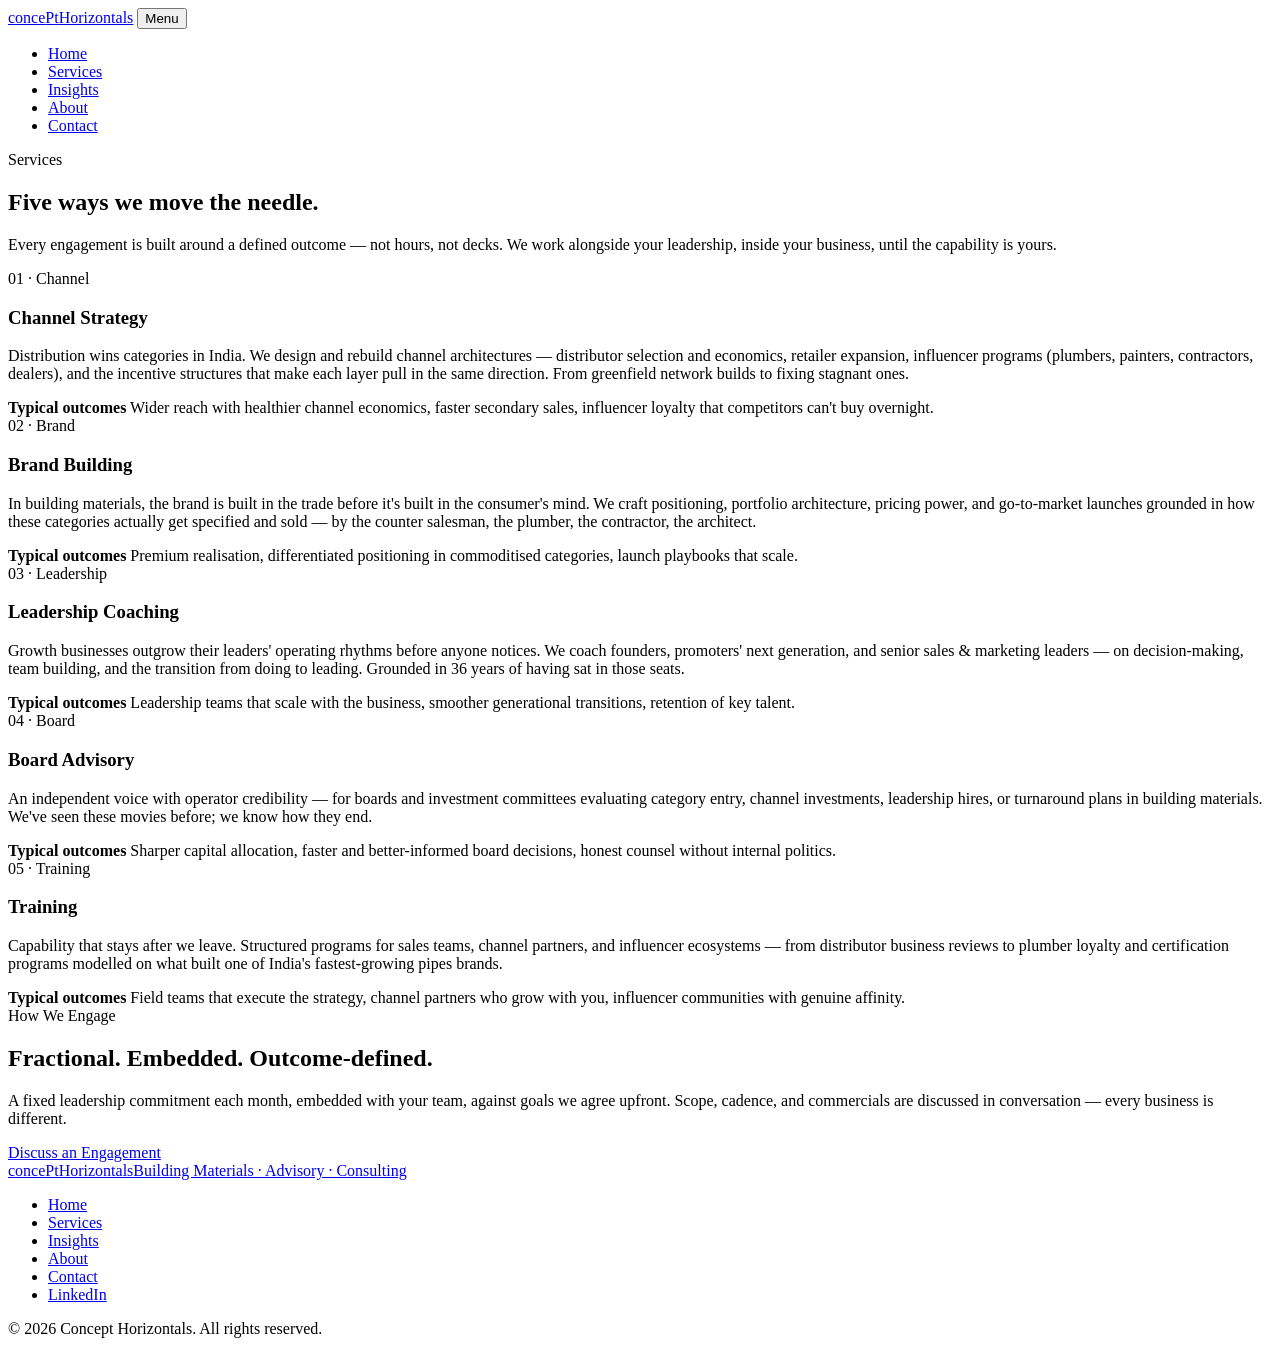
==== services.html @ 7303e970 "Add files via upload" ====
<!DOCTYPE html>
<html lang="en">
<head>
  <meta charset="UTF-8" />
  <meta name="viewport" content="width=device-width, initial-scale=1.0" />
  <title>Services — Concept Horizontals</title>
  <meta name="description" content="Channel strategy, brand building, leadership coaching, board advisory, and training for India's building materials companies." />
  <link rel="preconnect" href="https://fonts.googleapis.com" />
  <link rel="preconnect" href="https://fonts.gstatic.com" crossorigin />
  <link href="https://fonts.googleapis.com/css2?family=Barlow+Condensed:wght@400;500;600;700;800&family=Barlow:wght@300;400&family=Source+Serif+4:ital,wght@0,400;0,600;1,400&display=swap" rel="stylesheet" />
  <link rel="stylesheet" href="css/styles.css" />
</head>
<body>

  <header class="site-header">
    <div class="container">
      <a class="wordmark" href="index.html"><span class="wm-top">conce<span class="big-p">P</span>t</span><span class="wm-bottom">Horizontals</span></a>
      <button class="nav-toggle" aria-expanded="false" aria-controls="site-nav">Menu</button>
      <nav class="main-nav" id="site-nav" aria-label="Main">
        <ul>
          <li><a href="index.html">Home</a></li>
          <li><a href="services.html" aria-current="page">Services</a></li>
          <li><a href="insights.html">Insights</a></li>
          <li><a href="about.html">About</a></li>
          <li><a href="contact.html">Contact</a></li>
        </ul>
      </nav>
    </div>
  </header>

  <main>

    <section class="page-intro on-dark">
      <div class="container">
        <div class="horizon"><span class="eyebrow">Services</span></div>
        <h1>Five ways we move the needle.</h1>
        <p class="lede">Every engagement is built around a defined outcome — not hours, not decks. We work alongside your leadership, inside your business, until the capability is yours.</p>
      </div>
    </section>

    <section class="section">
      <div class="container">

        <article class="service" id="channel-strategy">
          <div class="horizon"><span class="eyebrow">01 · Channel</span></div>
          <h3>Channel Strategy</h3>
          <p>Distribution wins categories in India. We design and rebuild channel architectures — distributor selection and economics, retailer expansion, influencer programs (plumbers, painters, contractors, dealers), and the incentive structures that make each layer pull in the same direction. From greenfield network builds to fixing stagnant ones.</p>
          <div class="outcomes">
            <strong>Typical outcomes</strong>
            Wider reach with healthier channel economics, faster secondary sales, influencer loyalty that competitors can't buy overnight.
          </div>
        </article>

        <article class="service" id="brand-building">
          <div class="horizon"><span class="eyebrow">02 · Brand</span></div>
          <h3>Brand Building</h3>
          <p>In building materials, the brand is built in the trade before it's built in the consumer's mind. We craft positioning, portfolio architecture, pricing power, and go-to-market launches grounded in how these categories actually get specified and sold — by the counter salesman, the plumber, the contractor, the architect.</p>
          <div class="outcomes">
            <strong>Typical outcomes</strong>
            Premium realisation, differentiated positioning in commoditised categories, launch playbooks that scale.
          </div>
        </article>

        <article class="service" id="leadership-coaching">
          <div class="horizon"><span class="eyebrow">03 · Leadership</span></div>
          <h3>Leadership Coaching</h3>
          <p>Growth businesses outgrow their leaders' operating rhythms before anyone notices. We coach founders, promoters' next generation, and senior sales &amp; marketing leaders — on decision-making, team building, and the transition from doing to leading. Grounded in 36 years of having sat in those seats.</p>
          <div class="outcomes">
            <strong>Typical outcomes</strong>
            Leadership teams that scale with the business, smoother generational transitions, retention of key talent.
          </div>
        </article>

        <article class="service" id="board-advisory">
          <div class="horizon"><span class="eyebrow">04 · Board</span></div>
          <h3>Board Advisory</h3>
          <p>An independent voice with operator credibility — for boards and investment committees evaluating category entry, channel investments, leadership hires, or turnaround plans in building materials. We've seen these movies before; we know how they end.</p>
          <div class="outcomes">
            <strong>Typical outcomes</strong>
            Sharper capital allocation, faster and better-informed board decisions, honest counsel without internal politics.
          </div>
        </article>

        <article class="service" id="training">
          <div class="horizon"><span class="eyebrow">05 · Training</span></div>
          <h3>Training</h3>
          <p>Capability that stays after we leave. Structured programs for sales teams, channel partners, and influencer ecosystems — from distributor business reviews to plumber loyalty and certification programs modelled on what built one of India's fastest-growing pipes brands.</p>
          <div class="outcomes">
            <strong>Typical outcomes</strong>
            Field teams that execute the strategy, channel partners who grow with you, influencer communities with genuine affinity.
          </div>
        </article>

      </div>
    </section>

    <section class="section section--dark on-dark cta-band">
      <div class="container">
        <div class="horizon"><span class="eyebrow">How We Engage</span></div>
        <h2>Fractional. Embedded. Outcome-defined.</h2>
        <p class="lede">A fixed leadership commitment each month, embedded with your team, against goals we agree upfront. Scope, cadence, and commercials are discussed in conversation — every business is different.</p>
        <a class="btn btn--solid" href="contact.html">Discuss an Engagement</a>
      </div>
    </section>

  </main>

  <footer class="site-footer">
    <div class="container">
      <a class="wordmark" href="index.html"><span class="wm-top">conce<span class="big-p">P</span>t</span><span class="wm-bottom">Horizontals</span><span class="wm-tagline">Building Materials · Advisory · Consulting</span></a>
      <nav class="footer-nav" aria-label="Footer">
        <ul>
          <li><a href="index.html">Home</a></li>
          <li><a href="services.html">Services</a></li>
          <li><a href="insights.html">Insights</a></li>
          <li><a href="about.html">About</a></li>
          <li><a href="contact.html">Contact</a></li>
          <li><a href="#" rel="noopener">LinkedIn</a></li>
        </ul>
      </nav>
      <p class="copyright">© 2026 Concept Horizontals. All rights reserved.</p>
    </div>
  </footer>

  <script src="js/main.js"></script>
</body>
</html>
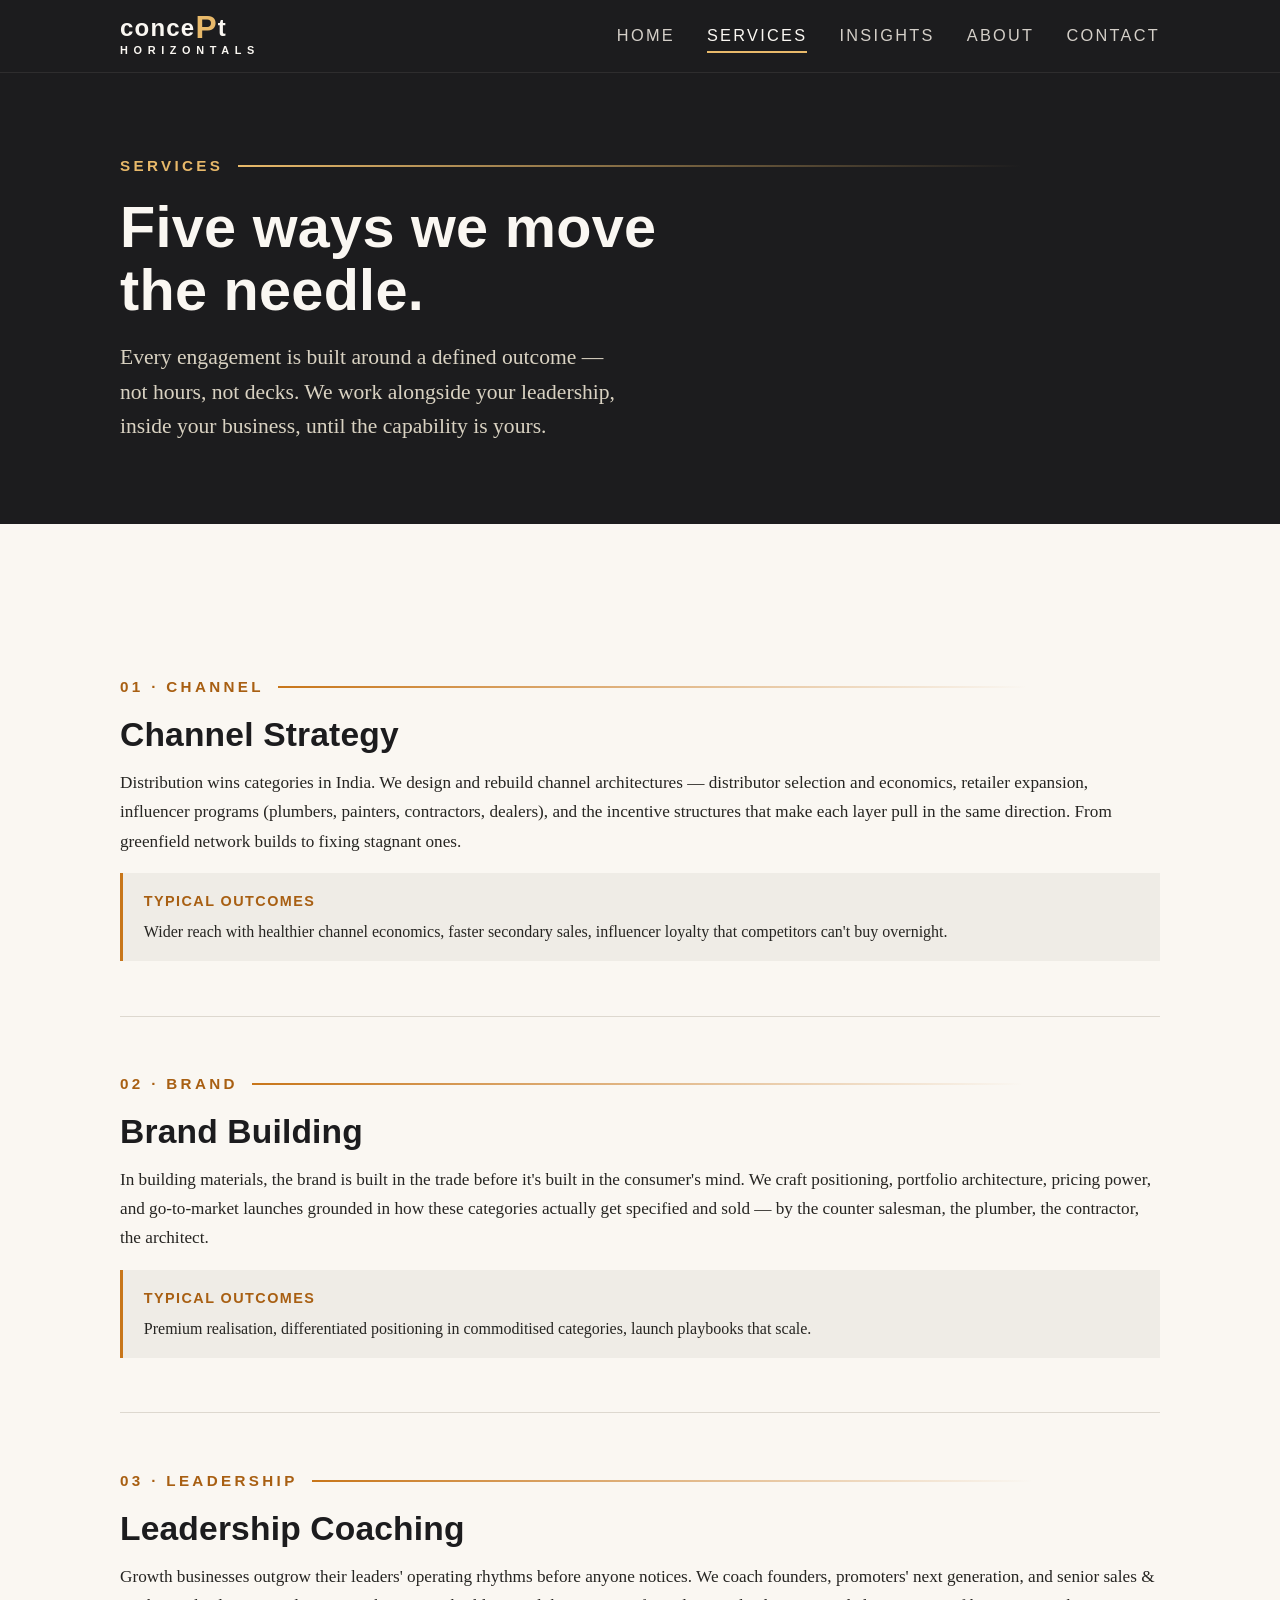
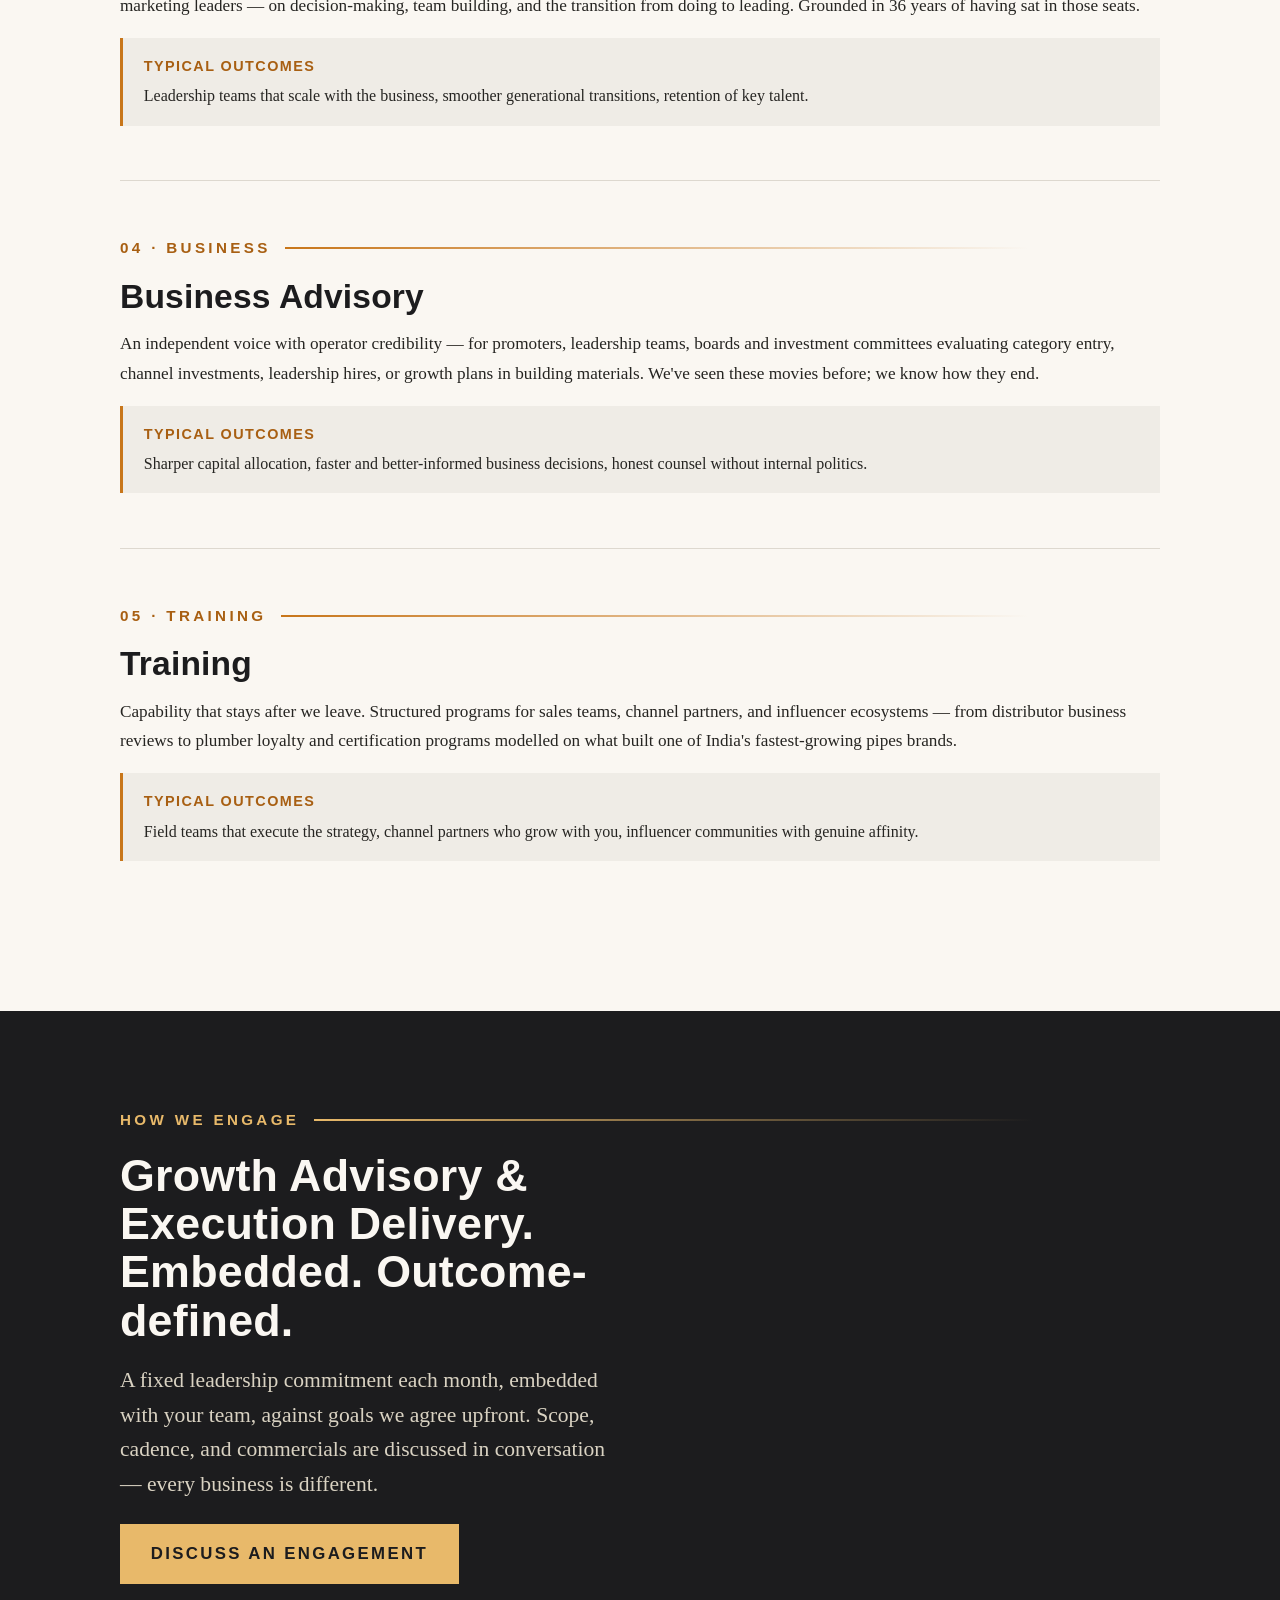
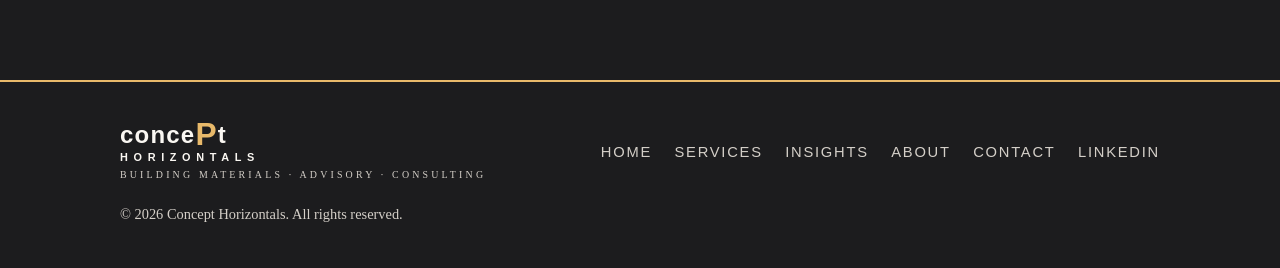
==== commit 4fa3bbb0: "Add files via upload" ====
--- a/services.html
+++ b/services.html
@@ -4,7 +4,7 @@
   <meta charset="UTF-8" />
   <meta name="viewport" content="width=device-width, initial-scale=1.0" />
   <title>Services — Concept Horizontals</title>
-  <meta name="description" content="Channel strategy, brand building, leadership coaching, board advisory, and training for India's building materials companies." />
+  <meta name="description" content="Channel strategy, brand building, leadership coaching, business advisory, and training for India's building materials companies." />
   <link rel="preconnect" href="https://fonts.googleapis.com" />
   <link rel="preconnect" href="https://fonts.gstatic.com" crossorigin />
   <link href="https://fonts.googleapis.com/css2?family=Barlow+Condensed:wght@400;500;600;700;800&family=Barlow:wght@300;400&family=Source+Serif+4:ital,wght@0,400;0,600;1,400&display=swap" rel="stylesheet" />
@@ -71,13 +71,13 @@
           </div>
         </article>
 
-        <article class="service" id="board-advisory">
-          <div class="horizon"><span class="eyebrow">04 · Board</span></div>
-          <h3>Board Advisory</h3>
-          <p>An independent voice with operator credibility — for boards and investment committees evaluating category entry, channel investments, leadership hires, or turnaround plans in building materials. We've seen these movies before; we know how they end.</p>
+        <article class="service" id="business-advisory">
+          <div class="horizon"><span class="eyebrow">04 · Business</span></div>
+          <h3>Business Advisory</h3>
+          <p>An independent voice with operator credibility — for promoters, leadership teams, boards and investment committees evaluating category entry, channel investments, leadership hires, or growth plans in building materials. We've seen these movies before; we know how they end.</p>
           <div class="outcomes">
             <strong>Typical outcomes</strong>
-            Sharper capital allocation, faster and better-informed board decisions, honest counsel without internal politics.
+            Sharper capital allocation, faster and better-informed business decisions, honest counsel without internal politics.
           </div>
         </article>
 
@@ -97,7 +97,7 @@
     <section class="section section--dark on-dark cta-band">
       <div class="container">
         <div class="horizon"><span class="eyebrow">How We Engage</span></div>
-        <h2>Fractional. Embedded. Outcome-defined.</h2>
+        <h2>Growth Advisory &amp; Execution Delivery. Embedded. Outcome-defined.</h2>
         <p class="lede">A fixed leadership commitment each month, embedded with your team, against goals we agree upfront. Scope, cadence, and commercials are discussed in conversation — every business is different.</p>
         <a class="btn btn--solid" href="contact.html">Discuss an Engagement</a>
       </div>
--- a/css/styles.css
+++ b/css/styles.css
@@ -0,0 +1,670 @@
+/* ============================================================
+   CONCEPT HORIZONTALS — styles.css
+   Palette:  charcoal / ivory / amber
+   Type:     Barlow Condensed (display & labels) + Source Serif 4 (body)
+   Signature: the amber "horizon line" — a thin horizontal rule
+              that anchors every section, echoing the firm's name.
+   ============================================================ */
+
+:root {
+  /* Official brand tokens — from the concePt Horizontals logo set (Option B) */
+  --charcoal:    #1C1C1E;  /* dark surfaces */
+  --charcoal-2:  #29292C;  /* raised dark surface */
+  --ivory:       #FAF7F2;  /* main light background */
+  --ivory-2:     #EFECE6;  /* alternate light band */
+  --amber:       #C8761A;  /* primary accent on light: buttons, links */
+  --amber-light: #E8B96A;  /* accent on dark: stats, the P, horizon lines */
+  --amber-deep:  #A85F12;  /* hover / borders on light */
+  --ink:         #262522;  /* body text on ivory */
+  --stone:       #4A4A4C;  /* muted captions on ivory (charcoal-dim) */
+  --stone-dark:  #D4CFC8;  /* muted captions on charcoal (ivory-dim) */
+
+  --font-display: "Barlow Condensed", "Arial Narrow", sans-serif;
+  --font-body: "Source Serif 4", Georgia, serif;
+
+  --max-w: 1120px;
+  --pad-x: clamp(1.25rem, 4vw, 2.5rem);
+}
+
+* { margin: 0; padding: 0; box-sizing: border-box; }
+
+html { scroll-behavior: smooth; }
+@media (prefers-reduced-motion: reduce) {
+  html { scroll-behavior: auto; }
+  *, *::before, *::after { animation: none !important; transition: none !important; }
+}
+
+body {
+  font-family: var(--font-body);
+  font-size: 1.075rem;
+  line-height: 1.7;
+  color: var(--ink);
+  background: var(--ivory);
+}
+
+img { max-width: 100%; display: block; }
+
+a { color: inherit; }
+a:focus-visible, button:focus-visible {
+  outline: 3px solid var(--amber);
+  outline-offset: 3px;
+}
+
+.container {
+  max-width: var(--max-w);
+  margin: 0 auto;
+  padding-left: var(--pad-x);
+  padding-right: var(--pad-x);
+}
+
+/* ---------- Wordmark (official stacked lockup) ---------- */
+.wordmark {
+  display: inline-flex;
+  flex-direction: column;
+  font-family: var(--font-display);
+  text-decoration: none;
+  color: var(--ivory);
+  line-height: 1;
+}
+.wordmark .wm-top {
+  font-weight: 700;
+  font-size: 1.5rem;
+  letter-spacing: 0.05em;
+}
+.wordmark .big-p {
+  color: var(--amber-light);
+  font-size: 1.32em;
+  font-weight: 800;
+  line-height: 0;
+  vertical-align: -0.05em;
+}
+.wordmark .wm-bottom {
+  font-weight: 800;
+  font-size: 0.68rem;
+  letter-spacing: 0.52em;
+  text-transform: uppercase;
+  margin-top: 0.28rem;
+  color: inherit;
+}
+.wordmark .wm-tagline {
+  font-family: "Barlow", var(--font-body);
+  font-weight: 300;
+  font-size: 0.62rem;
+  letter-spacing: 0.32em;
+  text-transform: uppercase;
+  margin-top: 0.45rem;
+  color: var(--stone-dark);
+}
+
+/* ---------- Header / Nav ---------- */
+.site-header {
+  background: var(--charcoal);
+  position: sticky;
+  top: 0;
+  z-index: 50;
+  border-bottom: 1px solid rgba(244, 239, 228, 0.08);
+}
+.site-header .container {
+  display: flex;
+  align-items: center;
+  justify-content: space-between;
+  min-height: 72px;
+}
+.main-nav ul {
+  display: flex;
+  gap: 2rem;
+  list-style: none;
+}
+.main-nav a {
+  font-family: var(--font-display);
+  font-weight: 500;
+  font-size: 1.02rem;
+  letter-spacing: 0.14em;
+  text-transform: uppercase;
+  text-decoration: none;
+  color: var(--stone-dark);
+  padding: 0.4rem 0;
+  border-bottom: 2px solid transparent;
+  transition: color 160ms ease, border-color 160ms ease;
+}
+.main-nav a:hover { color: var(--ivory); }
+.main-nav a[aria-current="page"] {
+  color: var(--ivory);
+  border-bottom-color: var(--amber-light);
+}
+
+.nav-toggle {
+  display: none;
+  background: none;
+  border: 1px solid rgba(244, 239, 228, 0.3);
+  color: var(--ivory);
+  font-family: var(--font-display);
+  font-size: 0.95rem;
+  letter-spacing: 0.12em;
+  text-transform: uppercase;
+  padding: 0.45rem 0.9rem;
+  cursor: pointer;
+}
+
+@media (max-width: 760px) {
+  .nav-toggle { display: block; }
+  .main-nav {
+    display: none;
+    position: absolute;
+    top: 72px; left: 0; right: 0;
+    background: var(--charcoal-2);
+    border-bottom: 2px solid var(--amber-light);
+  }
+  .main-nav.open { display: block; }
+  .main-nav ul {
+    flex-direction: column;
+    gap: 0;
+    padding: 0.5rem 0 1rem;
+  }
+  .main-nav li { padding: 0 var(--pad-x); }
+  .main-nav a { display: block; padding: 0.8rem 0; border-bottom: none; }
+  .main-nav a[aria-current="page"] { color: var(--amber-light); }
+}
+
+/* ---------- Horizon rule (signature) ---------- */
+.horizon {
+  display: flex;
+  align-items: center;
+  gap: 0.9rem;
+  margin-bottom: 1.1rem;
+}
+.horizon::after {
+  content: "";
+  flex: 1;
+  height: 2px;
+  background: linear-gradient(to right, var(--amber), transparent 85%);
+}
+.eyebrow {
+  font-family: var(--font-display);
+  font-weight: 600;
+  font-size: 0.95rem;
+  letter-spacing: 0.22em;
+  text-transform: uppercase;
+  color: var(--amber-deep);
+  white-space: nowrap;
+}
+.on-dark .eyebrow { color: var(--amber-light); }
+.on-dark .horizon::after { background: linear-gradient(to right, var(--amber-light), transparent 85%); }
+
+/* ---------- Headings ---------- */
+h1, h2, h3 {
+  font-family: var(--font-display);
+  font-weight: 600;
+  line-height: 1.08;
+  letter-spacing: 0.005em;
+  color: var(--charcoal);
+}
+.on-dark h1, .on-dark h2, .on-dark h3 { color: var(--ivory); }
+
+h1 { font-size: clamp(2.7rem, 6.5vw, 4.6rem); }
+h2 { font-size: clamp(1.9rem, 4vw, 2.8rem); margin-bottom: 1.2rem; }
+h3 { font-size: 1.45rem; margin-bottom: 0.5rem; }
+
+.lede {
+  font-size: clamp(1.15rem, 2vw, 1.35rem);
+  line-height: 1.6;
+  max-width: 46ch;
+}
+
+/* ---------- Sections ---------- */
+.section { padding: clamp(3.5rem, 8vw, 6rem) 0; }
+.section--alt { background: var(--ivory-2); }
+.section--dark { background: var(--charcoal); color: var(--ivory); }
+.section--dark p { color: #d9d2c2; }
+
+/* ---------- Hero ---------- */
+.hero {
+  background: var(--charcoal);
+  color: var(--ivory);
+  padding: clamp(4.5rem, 11vw, 8.5rem) 0 clamp(3.5rem, 8vw, 6rem);
+  position: relative;
+  overflow: hidden;
+}
+.hero::before {
+  /* faint oversized P watermark, echoing the wordmark */
+  content: "P";
+  position: absolute;
+  right: -0.05em;
+  bottom: -0.32em;
+  font-family: var(--font-display);
+  font-weight: 700;
+  font-size: clamp(18rem, 42vw, 34rem);
+  line-height: 1;
+  color: rgba(232, 185, 106, 0.07);
+  pointer-events: none;
+}
+.hero .container { position: relative; }
+.hero h1 { max-width: 15ch; margin: 0.8rem 0 1.4rem; }
+.hero .lede { color: #d9d2c2; margin-bottom: 2.4rem; }
+.hero-ctas { display: flex; flex-wrap: wrap; gap: 1rem; }
+
+/* ---------- Buttons ---------- */
+.btn {
+  display: inline-block;
+  font-family: var(--font-display);
+  font-weight: 600;
+  font-size: 1.05rem;
+  letter-spacing: 0.14em;
+  text-transform: uppercase;
+  text-decoration: none;
+  padding: 0.85rem 1.8rem;
+  border: 2px solid var(--amber);
+  transition: background 160ms ease, color 160ms ease;
+  cursor: pointer;
+}
+.on-dark .btn--ghost { border-color: var(--amber-light); }
+.on-dark .btn--solid { background: var(--amber-light); border-color: var(--amber-light); }
+.btn--solid { background: var(--amber); color: var(--charcoal); }
+.btn--solid:hover { background: var(--ivory); border-color: var(--ivory); }
+.btn--ghost { background: transparent; color: var(--ivory); }
+.btn--ghost:hover { background: rgba(232, 185, 106, 0.15); }
+.btn--ghost-dark { background: transparent; color: var(--charcoal); border-color: var(--amber-deep); }
+.btn--ghost-dark:hover { background: var(--amber); color: var(--charcoal); }
+
+/* ---------- Proof strip ---------- */
+.proof-strip {
+  background: var(--charcoal-2);
+  border-top: 1px solid rgba(232, 185, 106, 0.35);
+  padding: 2.4rem 0 1.9rem;
+}
+.proof-grid {
+  display: grid;
+  grid-template-columns: repeat(auto-fit, minmax(200px, 1fr));
+  gap: 1.8rem 2.2rem;
+}
+.stat .num {
+  display: block;
+  font-family: var(--font-display);
+  font-weight: 700;
+  font-size: clamp(2.1rem, 4vw, 2.9rem);
+  line-height: 1.05;
+  color: var(--amber-light);
+}
+.stat .label {
+  font-family: var(--font-display);
+  font-weight: 400;
+  font-size: 1rem;
+  letter-spacing: 0.1em;
+  text-transform: uppercase;
+  color: var(--stone-dark);
+}
+.proof-caption {
+  margin-top: 1.6rem;
+  font-size: 0.95rem;
+  color: var(--stone-dark);
+  font-style: italic;
+}
+
+/* ---------- Card grids ---------- */
+.card-grid {
+  display: grid;
+  grid-template-columns: repeat(auto-fit, minmax(250px, 1fr));
+  gap: 1.4rem;
+  margin-top: 2.4rem;
+}
+.card {
+  background: var(--ivory);
+  border: 1px solid #DDD8CF;
+  border-top: 3px solid var(--amber);
+  padding: 1.6rem 1.5rem 1.5rem;
+  text-decoration: none;
+  transition: transform 160ms ease, box-shadow 160ms ease;
+}
+a.card:hover {
+  transform: translateY(-3px);
+  box-shadow: 0 10px 24px rgba(34, 32, 28, 0.10);
+}
+.card p { font-size: 1rem; color: var(--stone); }
+.card h3 { color: var(--charcoal); }
+
+/* ---------- Two-column split ---------- */
+.split {
+  display: grid;
+  grid-template-columns: 1fr 1.3fr;
+  gap: clamp(2rem, 5vw, 4.5rem);
+  align-items: start;
+}
+@media (max-width: 820px) { .split { grid-template-columns: 1fr; } }
+
+/* ---------- Audience list ---------- */
+.audience { list-style: none; margin-top: 1.8rem; }
+.audience li {
+  padding: 1.3rem 0;
+  border-top: 1px solid #DDD8CF;
+  display: grid;
+  grid-template-columns: auto 1fr;
+  gap: 1.2rem;
+}
+.audience li:last-child { border-bottom: 1px solid #DDD8CF; }
+.audience .who {
+  font-family: var(--font-display);
+  font-weight: 600;
+  font-size: 1.25rem;
+  color: var(--charcoal);
+  min-width: 15ch;
+}
+@media (max-width: 640px) { .audience li { grid-template-columns: 1fr; gap: 0.3rem; } }
+
+/* ---------- CTA band ---------- */
+.cta-band { text-align: left; }
+.cta-band h2 { max-width: 22ch; }
+.cta-band .btn { margin-top: 1.4rem; }
+
+/* ---------- Services page ---------- */
+.service {
+  padding: clamp(2.4rem, 5vw, 3.4rem) 0;
+  border-top: 1px solid #DDD8CF;
+}
+.service:first-of-type { border-top: none; }
+.service h3 {
+  font-size: clamp(1.6rem, 3vw, 2.1rem);
+  margin-bottom: 0.9rem;
+}
+.service .outcomes {
+  margin-top: 1.1rem;
+  padding: 1rem 1.3rem;
+  background: var(--ivory-2);
+  border-left: 3px solid var(--amber);
+  font-size: 1rem;
+}
+.service .outcomes strong {
+  font-family: var(--font-display);
+  font-weight: 600;
+  letter-spacing: 0.1em;
+  text-transform: uppercase;
+  font-size: 0.9rem;
+  color: var(--amber-deep);
+  display: block;
+  margin-bottom: 0.25rem;
+}
+
+/* ---------- Prose (about, article) ---------- */
+.prose { max-width: 68ch; }
+.prose p { margin-bottom: 1.3rem; }
+.prose h2 { margin-top: 2.6rem; }
+.prose ul { margin: 0 0 1.3rem 1.3rem; }
+.prose li { margin-bottom: 0.5rem; }
+
+/* ---------- Insights ---------- */
+.article-card {
+  display: block;
+  background: var(--ivory);
+  border: 1px solid #DDD8CF;
+  border-left: 4px solid var(--amber);
+  padding: 1.8rem 1.8rem 1.6rem;
+  text-decoration: none;
+  max-width: 760px;
+  transition: transform 160ms ease, box-shadow 160ms ease;
+}
+.article-card:hover {
+  transform: translateY(-3px);
+  box-shadow: 0 10px 24px rgba(34, 32, 28, 0.10);
+}
+.article-card .pillar {
+  font-family: var(--font-display);
+  font-weight: 600;
+  font-size: 0.88rem;
+  letter-spacing: 0.18em;
+  text-transform: uppercase;
+  color: var(--amber-deep);
+}
+.article-card h3 { margin: 0.5rem 0 0.6rem; font-size: 1.6rem; }
+.article-card p { color: var(--stone); font-size: 1.02rem; }
+.read-more {
+  font-family: var(--font-display);
+  font-weight: 600;
+  letter-spacing: 0.14em;
+  text-transform: uppercase;
+  font-size: 0.95rem;
+  color: var(--amber-deep);
+}
+
+.article-meta {
+  font-family: var(--font-display);
+  letter-spacing: 0.14em;
+  text-transform: uppercase;
+  font-size: 0.92rem;
+  color: var(--stone);
+  margin-bottom: 2rem;
+}
+
+/* ---------- Contact ---------- */
+.contact-grid {
+  display: grid;
+  grid-template-columns: 1.4fr 1fr;
+  gap: clamp(2rem, 5vw, 4rem);
+  margin-top: 2.4rem;
+}
+@media (max-width: 820px) { .contact-grid { grid-template-columns: 1fr; } }
+
+.form-field { margin-bottom: 1.2rem; }
+.form-field label {
+  display: block;
+  font-family: var(--font-display);
+  font-weight: 600;
+  letter-spacing: 0.12em;
+  text-transform: uppercase;
+  font-size: 0.9rem;
+  color: var(--charcoal);
+  margin-bottom: 0.35rem;
+}
+.form-field input,
+.form-field textarea {
+  width: 100%;
+  font-family: var(--font-body);
+  font-size: 1rem;
+  padding: 0.75rem 0.9rem;
+  background: var(--ivory);
+  border: 1px solid #C7C1B6;
+  color: var(--ink);
+}
+.form-field input:focus,
+.form-field textarea:focus {
+  outline: 3px solid var(--amber);
+  outline-offset: 0;
+  border-color: var(--amber);
+}
+
+.direct-channels {
+  border-top: 3px solid var(--amber);
+  background: var(--ivory-2);
+  padding: 1.8rem 1.6rem;
+}
+.direct-channels h3 { margin-bottom: 1rem; }
+.direct-channels p { margin-bottom: 0.9rem; font-size: 1rem; }
+.direct-channels .chan {
+  font-family: var(--font-display);
+  font-weight: 600;
+  letter-spacing: 0.12em;
+  text-transform: uppercase;
+  font-size: 0.88rem;
+  color: var(--amber-deep);
+  display: block;
+}
+
+/* ---------- Page intro banner (inner pages) ---------- */
+.page-intro {
+  background: var(--charcoal);
+  color: var(--ivory);
+  padding: clamp(3.2rem, 7vw, 5rem) 0;
+}
+.page-intro h1 { font-size: clamp(2.3rem, 5vw, 3.6rem); max-width: 18ch; margin-top: 0.8rem; }
+.page-intro .lede { color: #d9d2c2; margin-top: 1.2rem; }
+
+/* ---------- Footer ---------- */
+.site-footer {
+  background: var(--charcoal);
+  color: var(--stone-dark);
+  padding: 2.6rem 0;
+  border-top: 2px solid var(--amber-light);
+}
+.site-footer .container {
+  display: flex;
+  flex-wrap: wrap;
+  align-items: center;
+  justify-content: space-between;
+  gap: 1.4rem;
+}
+.footer-nav ul { display: flex; flex-wrap: wrap; gap: 1.4rem; list-style: none; }
+.footer-nav a {
+  font-family: var(--font-display);
+  letter-spacing: 0.12em;
+  text-transform: uppercase;
+  font-size: 0.92rem;
+  text-decoration: none;
+  color: var(--stone-dark);
+}
+.footer-nav a:hover { color: var(--ivory); }
+.site-footer .copyright { font-size: 0.9rem; width: 100%; }
+
+
+/* ============================================================
+   PERSUASION UPGRADES
+   ============================================================ */
+
+/* ---------- Hero horizon lines (signature graphic) ---------- */
+.hero-horizons {
+  position: absolute;
+  left: 0; right: 0; bottom: 0;
+  height: 90px;
+  pointer-events: none;
+}
+.hero-horizons span {
+  position: absolute;
+  left: 0;
+  height: 1px;
+  background: linear-gradient(to right, var(--amber-light), transparent);
+}
+.hero-horizons span:nth-child(1) { bottom: 64px; width: 34%; opacity: 0.5; }
+.hero-horizons span:nth-child(2) { bottom: 46px; width: 52%; opacity: 0.4; }
+.hero-horizons span:nth-child(3) { bottom: 28px; width: 72%; opacity: 0.3; }
+.hero-horizons span:nth-child(4) { bottom: 10px; width: 100%; opacity: 0.22; }
+
+/* ---------- Institutions trust strip ---------- */
+.brand-strip {
+  background: var(--ivory-2);
+  border-bottom: 1px solid #DDD8CF;
+  padding: 1.6rem 0;
+}
+.brand-strip .container {
+  display: flex;
+  flex-wrap: wrap;
+  align-items: baseline;
+  gap: 0.6rem 1.4rem;
+}
+.brand-strip .strip-label {
+  font-family: var(--font-display);
+  font-weight: 600;
+  font-size: 0.85rem;
+  letter-spacing: 0.2em;
+  text-transform: uppercase;
+  color: var(--amber-deep);
+  margin-right: 0.6rem;
+}
+.brand-strip .inst {
+  font-family: var(--font-display);
+  font-weight: 500;
+  font-size: 1.06rem;
+  letter-spacing: 0.16em;
+  text-transform: uppercase;
+  color: var(--stone);
+  white-space: nowrap;
+}
+.brand-strip .dot { color: var(--amber); }
+
+/* ---------- TRUFLO growth chart band ---------- */
+.growth-band { position: relative; }
+.growth-band .split { align-items: center; }
+.growth-chart { width: 100%; height: auto; display: block; }
+.growth-chart .axis { stroke: rgba(212, 207, 200, 0.25); stroke-width: 1; }
+.growth-chart .curve {
+  fill: none;
+  stroke: var(--amber-light);
+  stroke-width: 3;
+  stroke-linecap: round;
+}
+.growth-chart .fill { fill: url(#growthFill); }
+.growth-chart .chart-label {
+  font-family: var(--font-display);
+  font-size: 15px;
+  letter-spacing: 2px;
+  text-transform: uppercase;
+  fill: var(--stone-dark);
+}
+.growth-chart .chart-num {
+  font-family: var(--font-display);
+  font-weight: 700;
+  font-size: 30px;
+  fill: var(--amber-light);
+}
+.growth-chart .marker { fill: var(--amber-light); }
+
+/* Draw-in animation for the curve */
+@keyframes drawCurve { to { stroke-dashoffset: 0; } }
+.growth-chart .curve {
+  stroke-dasharray: 1200;
+  stroke-dashoffset: 1200;
+}
+.in-view .growth-chart .curve {
+  animation: drawCurve 1.8s ease-out forwards;
+}
+@media (prefers-reduced-motion: reduce) {
+  .growth-chart .curve { stroke-dasharray: none; stroke-dashoffset: 0; }
+}
+
+/* ---------- Scroll reveal ---------- */
+.reveal {
+  opacity: 0;
+  transform: translateY(20px);
+  transition: opacity 0.65s ease, transform 0.65s ease;
+}
+.reveal.in-view {
+  opacity: 1;
+  transform: none;
+}
+@media (prefers-reduced-motion: reduce) {
+  .reveal { opacity: 1; transform: none; }
+}
+
+
+/* ---------- Credential lines under proof strip ---------- */
+.cred-lines {
+  margin-top: 1.8rem;
+  display: grid;
+  grid-template-columns: 1fr 1fr;
+  gap: 1.4rem 2.4rem;
+  border-top: 1px solid rgba(212, 207, 200, 0.15);
+  padding-top: 1.5rem;
+}
+@media (max-width: 760px) { .cred-lines { grid-template-columns: 1fr; } }
+.cred {
+  font-size: 0.98rem;
+  line-height: 1.6;
+  color: var(--stone-dark);
+}
+.cred-lead {
+  display: block;
+  font-family: var(--font-display);
+  font-weight: 600;
+  font-size: 0.9rem;
+  letter-spacing: 0.18em;
+  text-transform: uppercase;
+  color: var(--amber-light);
+  margin-bottom: 0.3rem;
+}
+
+
+/* ---------- Secondary line inside a stat cell ---------- */
+.stat .sub-label {
+  display: block;
+  margin-top: 0.55rem;
+  font-family: var(--font-body);
+  font-size: 0.92rem;
+  line-height: 1.5;
+  color: var(--stone-dark);
+}
